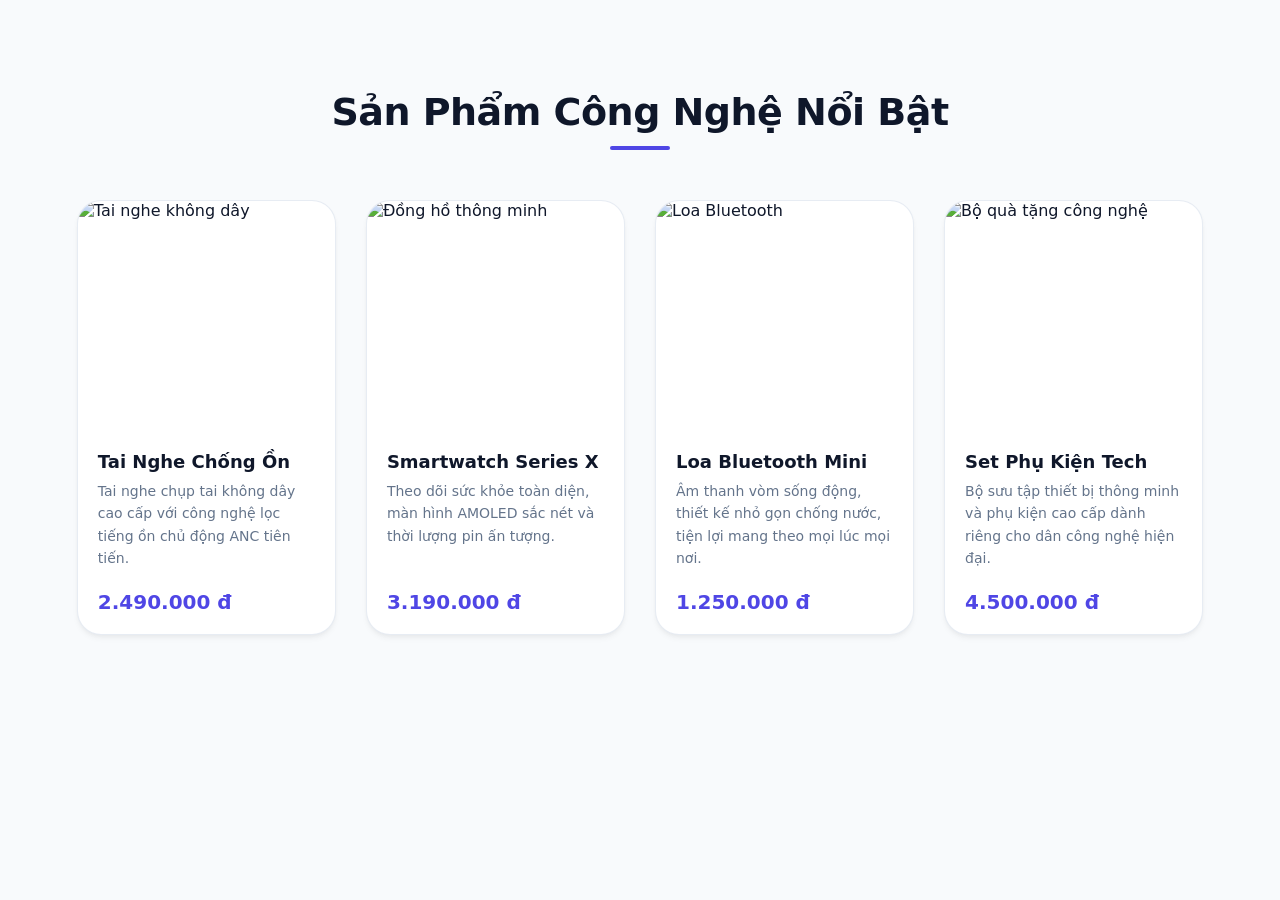
==== responsive  web design/index.html @ 5a1f1cb5 "first commit" ====
<!DOCTYPE html>
<html lang="vi">
<head>
    <meta charset="UTF-8">
    <meta name="viewport" content="width=device-width, initial-scale=1.0">
    <title>Responsive Product Grid </title>
    <style>
        :root {
            --primary-color: #4f46e5;
            --primary-hover: #4338ca;
            --bg-color: #f8fafc;
            --card-bg: #ffffff;
            --text-main: #0f172a;
            --text-muted: #64748b;
            --shadow-sm: 0 4px 6px -1px rgba(0, 0, 0, 0.05), 0 2px 4px -1px rgba(0, 0, 0, 0.03);
            --shadow-hover: 0 20px 25px -5px rgba(79, 70, 229, 0.15), 0 10px 10px -5px rgba(79, 70, 229, 0.04);
        }

        * {
            margin: 0;
            padding: 0;
            box-sizing: border-box;
            font-family: 'Inter', system-ui, -apple-system, sans-serif;
        }

        body {
            background-color: var(--bg-color);
            color: var(--text-main);
        }

    
        .products {
            padding: 90px 6%;
            max-width: 1440px;
            margin: 0 auto;
        }

        .section-title {
            text-align: center;
            font-size: 38px;
            font-weight: 800;
            margin-bottom: 50px;
            color: var(--text-main);
            letter-spacing: -0.5px;
            position: relative;
        }

        .section-title::after {
            content: '';
            display: block;
            width: 60px;
            height: 4px;
            background: var(--primary-color);
            margin: 12px auto 0;
            border-radius: 2px;
        }

        
        .product-grid {
            display: grid;
            grid-template-columns: repeat(4, 1fr);
            gap: 30px;
        }

    
        .product-card {
            background: var(--card-bg);
            border-radius: 24px;
            overflow: hidden;
            box-shadow: var(--shadow-sm);
            border: 1px solid rgba(226, 232, 240, 0.8);
            transition: all 0.4s cubic-bezier(0.4, 0, 0.2, 1);
            display: flex;
            flex-direction: column;
        }

        .product-card:hover {
            transform: translateY(-10px);
            box-shadow: var(--shadow-hover);
            border-color: rgba(79, 70, 229, 0.3);
        }

        .product-card img {
            width: 100%;
            height: 230px;
            object-fit: cover;
            transition: transform 0.6s ease;
        }

        .product-card:hover img {
            transform: scale(1.05);
        }

        .product-card h3 {
            padding: 20px 20px 8px;
            color: var(--text-main);
            font-size: 18px;
            font-weight: 700;
        }

        .product-card p {
            padding: 0 20px;
            color: var(--text-muted);
            font-size: 14px;
            line-height: 1.6;
            flex-grow: 1;
        }

        .product-card span {
            display: block;
            padding: 20px;
            color: var(--primary-color);
            font-size: 20px;
            font-weight: 800;
        }


        @media screen and (max-width: 1024px) {
            .product-grid {
                grid-template-columns: repeat(2, 1fr);
                gap: 25px;
            }

            .products {
                padding: 60px 4%;
            }
        }


        @media screen and (max-width: 768px) {
            .product-grid {
                grid-template-columns: 1fr;
                gap: 20px;
                max-width: 450px;
                margin: 0 auto;
            }

            .section-title {
                font-size: 30px;
                margin-bottom: 35px;
            }
        }


        @media screen and (max-width: 375px) {
            .section-title {
                font-size: 26px;
            }

            .product-card img {
                height: 190px;
            }

            .products {
                padding: 40px 16px;
            }
        }
    </style>
</head>
<body>

    <section class="products">
        <h2 class="section-title">Sản Phẩm Công Nghệ Nổi Bật</h2>
        
        <div class="product-grid">
            <div class="product-card">
                <img src="https://encrypted-tbn0.gstatic.com/licensed-image?q=tbn:ANd9GcQv0Y3kD6-7jYwiGbyc2bKf2brCC6szqtuTZJkQdH-nDoNUfvEkHRiq8iCbayb0yuOxrWmdbNxIQLddpso" alt="Tai nghe không dây">
                <h3>Tai Nghe Chống Ồn</h3>
                <p>Tai nghe chụp tai không dây cao cấp với công nghệ lọc tiếng ồn chủ động ANC tiên tiến.</p>
                <span>2.490.000 đ</span>
            </div>

            <div class="product-card">
                <img src="https://encrypted-tbn3.gstatic.com/licensed-image?q=tbn:ANd9GcS0Dv2tMyfKO-mL7kkrwSwDHYokDZ1y0AdsaPbWnYNhrK-AJfEZIvO0OBzhcUxwGtyEH5S46kfSJjwPMxw" alt="Đồng hồ thông minh">
                <h3>Smartwatch Series X</h3>
                <p>Theo dõi sức khỏe toàn diện, màn hình AMOLED sắc nét và thời lượng pin ấn tượng.</p>
                <span>3.190.000 đ</span>
            </div>

            <div class="product-card">
                <img src="https://encrypted-tbn1.gstatic.com/licensed-image?q=tbn:ANd9GcT5VG_IwvhDpLqdG3RpTNkOMlZ2uaiNbBzgGyyNkvwQwvHWFH8wWYCc1GdwtsCI3QsQqviFj1RcQj7sovE" alt="Loa Bluetooth">
                <h3>Loa Bluetooth Mini</h3>
                <p>Âm thanh vòm sống động, thiết kế nhỏ gọn chống nước, tiện lợi mang theo mọi lúc mọi nơi.</p>
                <span>1.250.000 đ</span>
            </div>

            <div class="product-card">
                <img src="https://encrypted-tbn0.gstatic.com/licensed-image?q=tbn:ANd9GcSCrWbbxd-MULRTfhthNrkzguY5qtzLVbIYAxWyMo6BKWrWYhTzDS8XCdhjcF45caaRyIOIIdjVhgVYJj4" alt="Bộ quà tặng công nghệ">
                <h3>Set Phụ Kiện Tech</h3>
                <p>Bộ sưu tập thiết bị thông minh và phụ kiện cao cấp dành riêng cho dân công nghệ hiện đại.</p>
                <span>4.500.000 đ</span>
            </div>
        </div>
    </section>

</body>
</html>
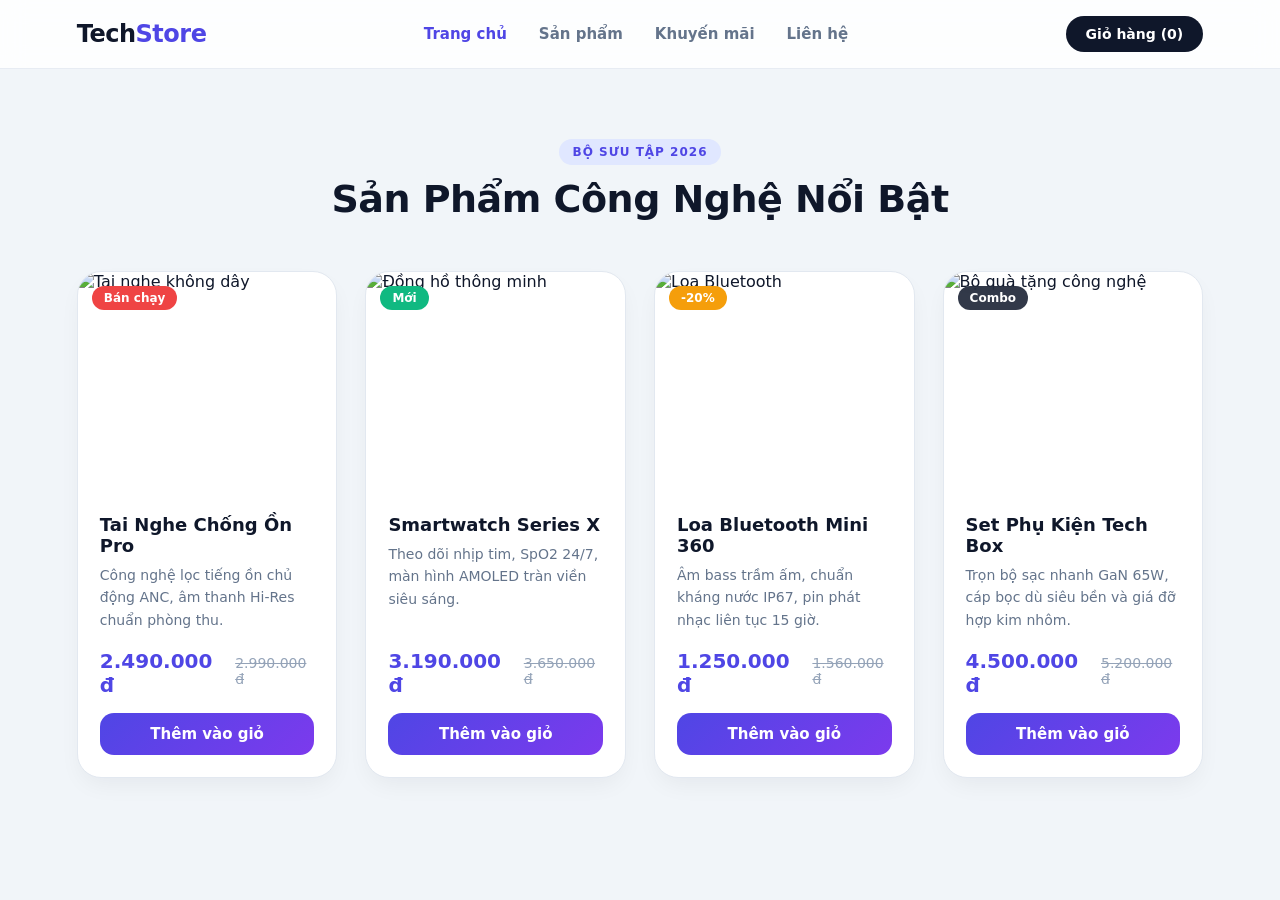
==== commit 0b22e154: "first commit" ====
--- a/responsive  web design/index.html
+++ b/responsive  web design/index.html
@@ -3,192 +3,94 @@
 <head>
     <meta charset="UTF-8">
     <meta name="viewport" content="width=device-width, initial-scale=1.0">
-    <title>Responsive Product Grid </title>
-    <style>
-        :root {
-            --primary-color: #4f46e5;
-            --primary-hover: #4338ca;
-            --bg-color: #f8fafc;
-            --card-bg: #ffffff;
-            --text-main: #0f172a;
-            --text-muted: #64748b;
-            --shadow-sm: 0 4px 6px -1px rgba(0, 0, 0, 0.05), 0 2px 4px -1px rgba(0, 0, 0, 0.03);
-            --shadow-hover: 0 20px 25px -5px rgba(79, 70, 229, 0.15), 0 10px 10px -5px rgba(79, 70, 229, 0.04);
-        }
-
-        * {
-            margin: 0;
-            padding: 0;
-            box-sizing: border-box;
-            font-family: 'Inter', system-ui, -apple-system, sans-serif;
-        }
-
-        body {
-            background-color: var(--bg-color);
-            color: var(--text-main);
-        }
-
-    
-        .products {
-            padding: 90px 6%;
-            max-width: 1440px;
-            margin: 0 auto;
-        }
-
-        .section-title {
-            text-align: center;
-            font-size: 38px;
-            font-weight: 800;
-            margin-bottom: 50px;
-            color: var(--text-main);
-            letter-spacing: -0.5px;
-            position: relative;
-        }
-
-        .section-title::after {
-            content: '';
-            display: block;
-            width: 60px;
-            height: 4px;
-            background: var(--primary-color);
-            margin: 12px auto 0;
-            border-radius: 2px;
-        }
-
-        
-        .product-grid {
-            display: grid;
-            grid-template-columns: repeat(4, 1fr);
-            gap: 30px;
-        }
-
-    
-        .product-card {
-            background: var(--card-bg);
-            border-radius: 24px;
-            overflow: hidden;
-            box-shadow: var(--shadow-sm);
-            border: 1px solid rgba(226, 232, 240, 0.8);
-            transition: all 0.4s cubic-bezier(0.4, 0, 0.2, 1);
-            display: flex;
-            flex-direction: column;
-        }
-
-        .product-card:hover {
-            transform: translateY(-10px);
-            box-shadow: var(--shadow-hover);
-            border-color: rgba(79, 70, 229, 0.3);
-        }
-
-        .product-card img {
-            width: 100%;
-            height: 230px;
-            object-fit: cover;
-            transition: transform 0.6s ease;
-        }
-
-        .product-card:hover img {
-            transform: scale(1.05);
-        }
-
-        .product-card h3 {
-            padding: 20px 20px 8px;
-            color: var(--text-main);
-            font-size: 18px;
-            font-weight: 700;
-        }
-
-        .product-card p {
-            padding: 0 20px;
-            color: var(--text-muted);
-            font-size: 14px;
-            line-height: 1.6;
-            flex-grow: 1;
-        }
-
-        .product-card span {
-            display: block;
-            padding: 20px;
-            color: var(--primary-color);
-            font-size: 20px;
-            font-weight: 800;
-        }
-
-
-        @media screen and (max-width: 1024px) {
-            .product-grid {
-                grid-template-columns: repeat(2, 1fr);
-                gap: 25px;
-            }
-
-            .products {
-                padding: 60px 4%;
-            }
-        }
-
-
-        @media screen and (max-width: 768px) {
-            .product-grid {
-                grid-template-columns: 1fr;
-                gap: 20px;
-                max-width: 450px;
-                margin: 0 auto;
-            }
-
-            .section-title {
-                font-size: 30px;
-                margin-bottom: 35px;
-            }
-        }
-
-
-        @media screen and (max-width: 375px) {
-            .section-title {
-                font-size: 26px;
-            }
-
-            .product-card img {
-                height: 190px;
-            }
-
-            .products {
-                padding: 40px 16px;
-            }
-        }
-    </style>
+    <title>TechStore - Responsive Web Design</title>
+    <link rel="stylesheet" href="style.css">
 </head>
 <body>
 
-    <section class="products">
-        <h2 class="section-title">Sản Phẩm Công Nghệ Nổi Bật</h2>
+    <header class="navbar">
+        <div class="logo">Tech<span>Store</span></div>
+        <nav class="menu">
+            <a href="#" class="active">Trang chủ</a>
+            <a href="#products">Sản phẩm</a>
+            <a href="#">Khuyến mãi</a>
+            <a href="#">Liên hệ</a>
+        </nav>
+        <a href="#" class="btn-cart">Giỏ hàng (0)</a>
+    </header>
+
+    <section class="products" id="products">
+        <div class="section-header">
+            <span class="subtitle">BỘ SƯU TẬP 2026</span>
+            <h2 class="section-title">Sản Phẩm Công Nghệ Nổi Bật</h2>
+        </div>
         
         <div class="product-grid">
             <div class="product-card">
-                <img src="https://encrypted-tbn0.gstatic.com/licensed-image?q=tbn:ANd9GcQv0Y3kD6-7jYwiGbyc2bKf2brCC6szqtuTZJkQdH-nDoNUfvEkHRiq8iCbayb0yuOxrWmdbNxIQLddpso" alt="Tai nghe không dây">
-                <h3>Tai Nghe Chống Ồn</h3>
-                <p>Tai nghe chụp tai không dây cao cấp với công nghệ lọc tiếng ồn chủ động ANC tiên tiến.</p>
-                <span>2.490.000 đ</span>
+                <div class="img-box">
+                    <span class="badge hot">Bán chạy</span>
+                    <img src="https://encrypted-tbn0.gstatic.com/licensed-image?q=tbn:ANd9GcQv0Y3kD6-7jYwiGbyc2bKf2brCC6szqtuTZJkQdH-nDoNUfvEkHRiq8iCbayb0yuOxrWmdbNxIQLddpso" alt="Tai nghe không dây">
+                </div>
+                <div class="card-body">
+                    <h3>Tai Nghe Chống Ồn Pro</h3>
+                    <p>Công nghệ lọc tiếng ồn chủ động ANC, âm thanh Hi-Res chuẩn phòng thu.</p>
+                    <div class="price-box">
+                        <span class="price-new">2.490.000 đ</span>
+                        <span class="price-old">2.990.000 đ</span>
+                    </div>
+                    <button class="btn-buy">Thêm vào giỏ</button>
+                </div>
             </div>
 
+      
             <div class="product-card">
-                <img src="https://encrypted-tbn3.gstatic.com/licensed-image?q=tbn:ANd9GcS0Dv2tMyfKO-mL7kkrwSwDHYokDZ1y0AdsaPbWnYNhrK-AJfEZIvO0OBzhcUxwGtyEH5S46kfSJjwPMxw" alt="Đồng hồ thông minh">
-                <h3>Smartwatch Series X</h3>
-                <p>Theo dõi sức khỏe toàn diện, màn hình AMOLED sắc nét và thời lượng pin ấn tượng.</p>
-                <span>3.190.000 đ</span>
+                <div class="img-box">
+                    <span class="badge new">Mới</span>
+                    <img src="https://encrypted-tbn3.gstatic.com/licensed-image?q=tbn:ANd9GcS0Dv2tMyfKO-mL7kkrwSwDHYokDZ1y0AdsaPbWnYNhrK-AJfEZIvO0OBzhcUxwGtyEH5S46kfSJjwPMxw" alt="Đồng hồ thông minh">
+                </div>
+                <div class="card-body">
+                    <h3>Smartwatch Series X</h3>
+                    <p>Theo dõi nhịp tim, SpO2 24/7, màn hình AMOLED tràn viền siêu sáng.</p>
+                    <div class="price-box">
+                        <span class="price-new">3.190.000 đ</span>
+                        <span class="price-old">3.650.000 đ</span>
+                    </div>
+                    <button class="btn-buy">Thêm vào giỏ</button>
+                </div>
             </div>
 
+         
             <div class="product-card">
-                <img src="https://encrypted-tbn1.gstatic.com/licensed-image?q=tbn:ANd9GcT5VG_IwvhDpLqdG3RpTNkOMlZ2uaiNbBzgGyyNkvwQwvHWFH8wWYCc1GdwtsCI3QsQqviFj1RcQj7sovE" alt="Loa Bluetooth">
-                <h3>Loa Bluetooth Mini</h3>
-                <p>Âm thanh vòm sống động, thiết kế nhỏ gọn chống nước, tiện lợi mang theo mọi lúc mọi nơi.</p>
-                <span>1.250.000 đ</span>
+                <div class="img-box">
+                    <span class="badge sale">-20%</span>
+                    <img src="https://encrypted-tbn1.gstatic.com/licensed-image?q=tbn:ANd9GcT5VG_IwvhDpLqdG3RpTNkOMlZ2uaiNbBzgGyyNkvwQwvHWFH8wWYCc1GdwtsCI3QsQqviFj1RcQj7sovE" alt="Loa Bluetooth">
+                </div>
+                <div class="card-body">
+                    <h3>Loa Bluetooth Mini 360</h3>
+                    <p>Âm bass trầm ấm, chuẩn kháng nước IP67, pin phát nhạc liên tục 15 giờ.</p>
+                    <div class="price-box">
+                        <span class="price-new">1.250.000 đ</span>
+                        <span class="price-old">1.560.000 đ</span>
+                    </div>
+                    <button class="btn-buy">Thêm vào giỏ</button>
+                </div>
             </div>
 
+          
             <div class="product-card">
-                <img src="https://encrypted-tbn0.gstatic.com/licensed-image?q=tbn:ANd9GcSCrWbbxd-MULRTfhthNrkzguY5qtzLVbIYAxWyMo6BKWrWYhTzDS8XCdhjcF45caaRyIOIIdjVhgVYJj4" alt="Bộ quà tặng công nghệ">
-                <h3>Set Phụ Kiện Tech</h3>
-                <p>Bộ sưu tập thiết bị thông minh và phụ kiện cao cấp dành riêng cho dân công nghệ hiện đại.</p>
-                <span>4.500.000 đ</span>
+                <div class="img-box">
+                    <span class="badge">Combo</span>
+                    <img src="https://encrypted-tbn0.gstatic.com/licensed-image?q=tbn:ANd9GcSCrWbbxd-MULRTfhthNrkzguY5qtzLVbIYAxWyMo6BKWrWYhTzDS8XCdhjcF45caaRyIOIIdjVhgVYJj4" alt="Bộ quà tặng công nghệ">
+                </div>
+                <div class="card-body">
+                    <h3>Set Phụ Kiện Tech Box</h3>
+                    <p>Trọn bộ sạc nhanh GaN 65W, cáp bọc dù siêu bền và giá đỡ hợp kim nhôm.</p>
+                    <div class="price-box">
+                        <span class="price-new">4.500.000 đ</span>
+                        <span class="price-old">5.200.000 đ</span>
+                    </div>
+                    <button class="btn-buy">Thêm vào giỏ</button>
+                </div>
             </div>
         </div>
     </section>
--- a/responsive  web design/style.css
+++ b/responsive  web design/style.css
@@ -0,0 +1,284 @@
+
+:root {
+    --primary: #4f46e5;
+    --primary-gradient: linear-gradient(135deg, #4f46e5 0%, #7c3aed 100%);
+    --bg-page: #f1f5f9;
+    --card-bg: #ffffff;
+    --text-dark: #0f172a;
+    --text-gray: #64748b;
+    --shadow-card: 0 10px 25px -5px rgba(15, 23, 42, 0.06);
+    --shadow-hover: 0 25px 35px -5px rgba(79, 70, 229, 0.18);
+}
+
+* {
+    margin: 0;
+    padding: 0;
+    box-sizing: border-box;
+    font-family: 'Inter', system-ui, -apple-system, sans-serif;
+}
+
+body {
+    background-color: var(--bg-page);
+    color: var(--text-dark);
+}
+
+
+.navbar {
+    position: sticky;
+    top: 0;
+    z-index: 100;
+    display: flex;
+    justify-content: space-between;
+    align-items: center;
+    padding: 16px 6%;
+    background: rgba(255, 255, 255, 0.85);
+    backdrop-filter: blur(12px); 
+    border-bottom: 1px solid rgba(226, 232, 240, 0.8);
+}
+
+.logo {
+    font-size: 24px;
+    font-weight: 800;
+    color: var(--text-dark);
+    letter-spacing: -0.5px;
+}
+
+.logo span {
+    color: var(--primary);
+}
+
+.menu {
+    display: flex;
+    gap: 32px;
+}
+
+.menu a {
+    text-decoration: none;
+    color: var(--text-gray);
+    font-weight: 600;
+    font-size: 15px;
+    transition: color 0.3s;
+}
+
+.menu a:hover,
+.menu a.active {
+    color: var(--primary);
+}
+
+.btn-cart {
+    text-decoration: none;
+    background: var(--text-dark);
+    color: #fff;
+    padding: 10px 20px;
+    border-radius: 50px;
+    font-size: 14px;
+    font-weight: 600;
+    transition: 0.3s;
+}
+
+.btn-cart:hover {
+    background: var(--primary);
+}
+
+
+.products {
+    padding: 70px 6% 90px;
+    max-width: 1440px;
+    margin: 0 auto;
+}
+
+.section-header {
+    text-align: center;
+    margin-bottom: 50px;
+}
+
+.subtitle {
+    display: inline-block;
+    background: #e0e7ff;
+    color: var(--primary);
+    font-size: 12px;
+    font-weight: 700;
+    padding: 6px 14px;
+    border-radius: 50px;
+    letter-spacing: 1px;
+    margin-bottom: 12px;
+}
+
+.section-title {
+    font-size: 38px;
+    font-weight: 800;
+    color: var(--text-dark);
+    letter-spacing: -0.5px;
+}
+
+.product-grid {
+    display: grid;
+    grid-template-columns: repeat(4, 1fr);
+    gap: 28px;
+}
+
+
+.product-card {
+    background: var(--card-bg);
+    border-radius: 24px;
+    overflow: hidden;
+    box-shadow: var(--shadow-card);
+    border: 1px solid #e2e8f0;
+    transition: all 0.4s cubic-bezier(0.4, 0, 0.2, 1);
+    display: flex;
+    flex-direction: column;
+}
+
+.product-card:hover {
+    transform: translateY(-10px);
+    box-shadow: var(--shadow-hover);
+    border-color: rgba(79, 70, 229, 0.35);
+}
+
+.img-box {
+    position: relative;
+    overflow: hidden;
+    height: 220px;
+}
+
+.img-box img {
+    width: 100%;
+    height: 100%;
+    object-fit: cover;
+    transition: transform 0.6s ease;
+}
+
+.product-card:hover .img-box img {
+    transform: scale(1.08);
+}
+
+.badge {
+    position: absolute;
+    top: 14px;
+    left: 14px;
+    z-index: 2;
+    background: rgba(15, 23, 42, 0.85);
+    color: #fff;
+    font-size: 12px;
+    font-weight: 700;
+    padding: 5px 12px;
+    border-radius: 50px;
+    backdrop-filter: blur(4px);
+}
+
+.badge.hot { background: #ef4444; }
+.badge.new { background: #10b981; }
+.badge.sale { background: #f59e0b; }
+
+.card-body {
+    padding: 22px;
+    display: flex;
+    flex-direction: column;
+    flex-grow: 1;
+}
+
+.card-body h3 {
+    font-size: 18px;
+    font-weight: 700;
+    color: var(--text-dark);
+    margin-bottom: 8px;
+}
+
+.card-body p {
+    font-size: 14px;
+    color: var(--text-gray);
+    line-height: 1.6;
+    margin-bottom: 18px;
+    flex-grow: 1;
+}
+
+.price-box {
+    display: flex;
+    align-items: baseline;
+    gap: 10px;
+    margin-bottom: 16px;
+}
+
+.price-new {
+    font-size: 20px;
+    font-weight: 800;
+    color: var(--primary);
+}
+
+.price-old {
+    font-size: 14px;
+    color: #94a3b8;
+    text-decoration: line-through;
+}
+
+.btn-buy {
+    width: 100%;
+    padding: 12px;
+    border: none;
+    border-radius: 14px;
+    background: var(--primary-gradient);
+    color: #fff;
+    font-size: 15px;
+    font-weight: 600;
+    cursor: pointer;
+    transition: opacity 0.3s, transform 0.2s;
+}
+
+.btn-buy:hover {
+    opacity: 0.92;
+}
+
+.btn-buy:active {
+    transform: scale(0.98);
+}
+
+
+@media screen and (max-width: 1024px) {
+    .product-grid {
+        grid-template-columns: repeat(2, 1fr);
+        gap: 24px;
+    }
+
+    .products {
+        padding: 50px 4%;
+    }
+}
+
+@media screen and (max-width: 768px) {
+    .navbar {
+        flex-direction: column;
+        gap: 14px;
+        padding: 16px 4%;
+    }
+
+    .menu {
+        gap: 18px;
+        flex-wrap: wrap;
+        justify-content: center;
+    }
+
+    .product-grid {
+        grid-template-columns: 1fr;
+        max-width: 440px;
+        margin: 0 auto;
+    }
+
+    .section-title {
+        font-size: 28px;
+    }
+}
+
+
+@media screen and (max-width: 375px) {
+    .section-title {
+        font-size: 24px;
+    }
+
+    .img-box {
+        height: 190px;
+    }
+
+    .products {
+        padding: 36px 14px;
+    }
+}
